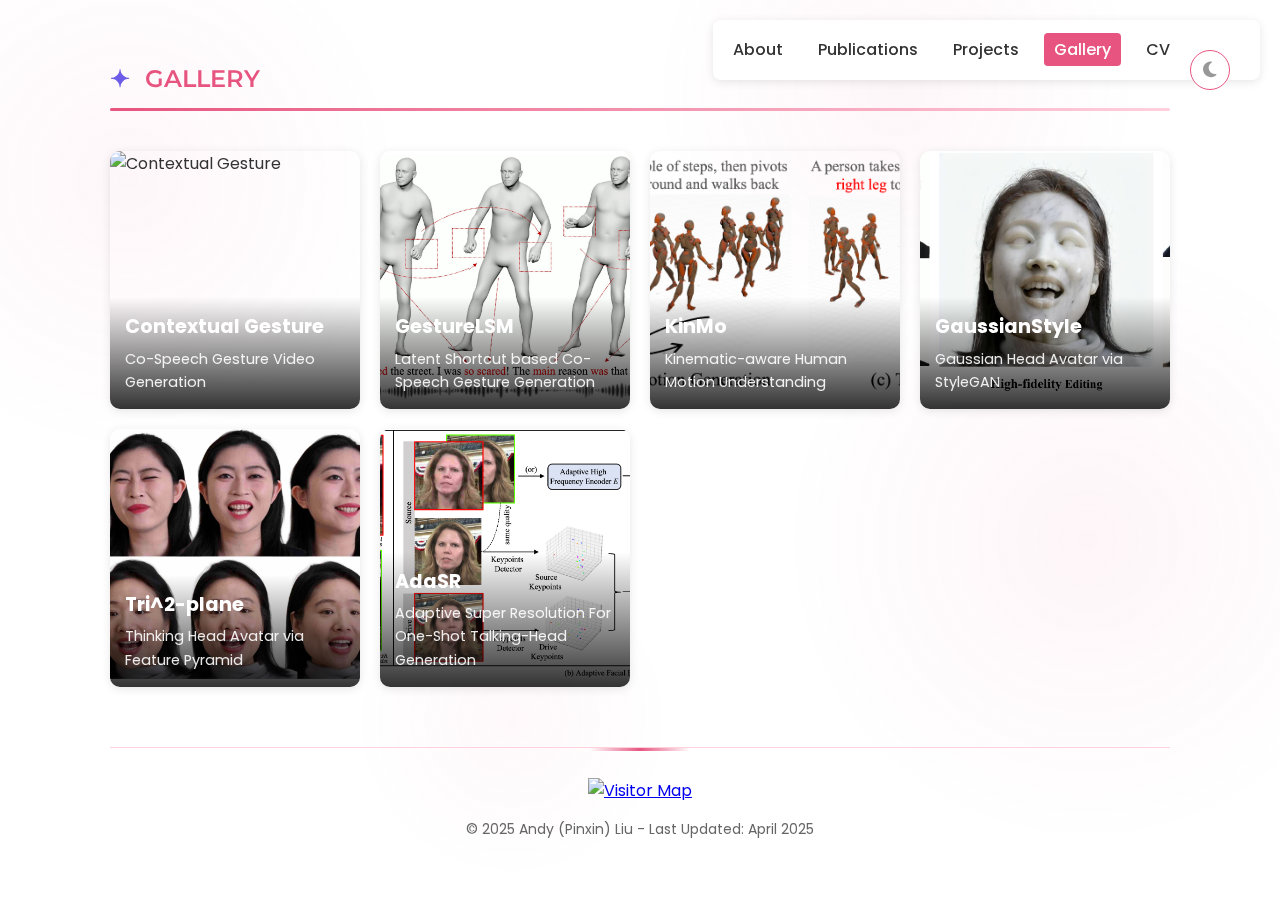
==== gallery.html @ a969c9ee "modify the home page" ====
<!DOCTYPE html>
<html xmlns="http://www.w3.org/1999/xhtml" xml:lang="en">
<head>
    <!-- Global site tag (gtag.js) - Google Analytics -->
    <script async src="https://www.googletagmanager.com/gtag/js?id=UA-122759872-1"></script>
    <script>
        window.dataLayer = window.dataLayer || [];
        function gtag(){dataLayer.push(arguments);}
        gtag('js', new Date());
        
        gtag('config', 'UA-122759872-1');
    </script>
    
    <meta http-equiv="Content-Type" content="text/html; charset=UTF-8">
    <meta name="viewport" content="width=device-width, initial-scale=1.0">
    <link rel="shortcut icon" HREF="index/favicon.ico">
    <title>Pinxin Liu - Gallery</title>
    <link href="https://fonts.googleapis.com/css2?family=Montserrat:wght@300;400;500;600;700&family=Open+Sans:wght@300;400;600&family=Dawning+of+a+New+Day&family=Poppins:wght@300;400;500;600;700&display=swap" rel="stylesheet">
    <link rel="stylesheet" href="https://cdnjs.cloudflare.com/ajax/libs/font-awesome/6.4.0/css/all.min.css">
    
    <link rel="preload" href="main.css" as="style" onload="this.onload=null;this.rel='stylesheet'">
    <noscript><link rel="stylesheet" href="main.css"></noscript>
</head>

<body>
    <!-- Loading Animation -->
    <div class="loader">
        <div class="loader-circle"></div>
    </div>
    
    <!-- Navigation Menu -->
    <nav class="main-nav">
        <ul>
            <li><a href="index.html">About</a></li>
            <li><a href="publications.html">Publications</a></li>
            <li><a href="projects.html">Projects</a></li>
            <li><a href="gallery.html" class="active">Gallery</a></li>
            <li><a href="cv.html">CV</a></li>
            <li class="theme-toggle-container">
                <div class="theme-toggle" id="themeToggle">
                    <div class="toggle-icon sun-icon"><i class="fas fa-sun"></i></div>
                    <div class="toggle-icon moon-icon"><i class="fas fa-moon"></i></div>
                </div>
            </li>
        </ul>
    </nav>
    
    <!-- Back to Top Button -->
    <div class="back-to-top" id="backToTop">
        <i class="fas fa-arrow-up"></i>
    </div>
    
    <div id="main">
        <!-- Gallery Section -->
        <section id="gallery" class="section active">
            <span class="category">GALLERY</span>
            <hr class="line">
            <div class="gallery-grid">
                <div class="gallery-item">
                    <img src="./research/contextural-gesture-teaser.png" alt="Contextual Gesture">
                    <div class="gallery-caption">
                        <h3>Contextual Gesture</h3>
                        <p>Co-Speech Gesture Video Generation</p>
                    </div>
                </div>

                <div class="gallery-item">
                    <img src="./research/gesturelsm-teaser.jpg" alt="GestureLSM">
                    <div class="gallery-caption">
                        <h3>GestureLSM</h3>
                        <p>Latent Shortcut based Co-Speech Gesture Generation</p>
                    </div>
                </div>

                <div class="gallery-item">
                    <img src="./research/kinmo_teaser.png" alt="KinMo">
                    <div class="gallery-caption">
                        <h3>KinMo</h3>
                        <p>Kinematic-aware Human Motion Understanding</p>
                    </div>
                </div>

                <div class="gallery-item">
                    <img src="./research/3dv-teaser.jpg" alt="GaussianStyle">
                    <div class="gallery-caption">
                        <h3>GaussianStyle</h3>
                        <p>Gaussian Head Avatar via StyleGAN</p>
                    </div>
                </div>

                <div class="gallery-item">
                    <img src="./research/tri-plane_teaser.jpeg" alt="Tri^2-plane">
                    <div class="gallery-caption">
                        <h3>Tri^2-plane</h3>
                        <p>Thinking Head Avatar via Feature Pyramid</p>
                    </div>
                </div>

                <div class="gallery-item">
                    <img src="./research/pipeline_icassp.png" alt="AdaSR">
                    <div class="gallery-caption">
                        <h3>AdaSR</h3>
                        <p>Adaptive Super Resolution For One-Shot Talking-Head Generation</p>
                    </div>
                </div>
            </div>
        </section>

        <div class="footer">
            <a href="https://clustrmaps.com/site/1byfb" title="Visit tracker">
                <img src="//www.clustrmaps.com/map_v2.png?d=Ag-DLUyxYprkvEFDlsL7QoXf2fUFQ41ogt-7CsEBSto&cl=ffffff" alt="Visitor Map" />
            </a>
            <p style="margin-top: 15px; font-size: 14px; color: var(--text-light);">© 2025 Andy (Pinxin) Liu - Last Updated: April 2025</p>
        </div>
    </div>
    
    <script src="theme.js"></script>
    <script src="back-to-top.js"></script>
</body>
</html>
---- main.css ----
:root {
    --primary-color: #e75480; /* Pink-red color */
    --primary-light: #ffd1dc; /* Light pink */
    --primary-dark: #c43b68; /* Darker pink-red */
    --text-color: #333;
    --text-light: #666;
    --bg-color: #fff;
    --section-bg: #f9f0f2; /* Very light pink background */
    --border-color: #e75480;
    --card-shadow: 0 10px 20px rgba(231, 84, 128, 0.1);
    --accent-color: #6c5ce7; /* Purple accent */
    --card-bg: #fff;
}

* {
    margin: 0;
    padding: 0;
    box-sizing: border-box;
}

body {
    font-family: 'Poppins', 'Open Sans', sans-serif;
    line-height: 1.6;
    color: var(--text-color);
    background-color: var(--bg-color);
    background: var(--bg-color);
    position: relative;
    overflow-x: hidden;
}

/* Add this rule after the body rule */
body::before {
    content: '';
    position: fixed;
    width: 100%;
    height: 100%;
    top: 0;
    left: 0;
    background-image: 
        radial-gradient(circle at 10% 20%, rgba(231, 84, 128, 0.05) 0%, transparent 20%),
        radial-gradient(circle at 85% 60%, rgba(231, 84, 128, 0.06) 0%, transparent 25%),
        radial-gradient(circle at 40% 80%, rgba(231, 84, 128, 0.04) 0%, transparent 15%),
        radial-gradient(circle at 70% 10%, rgba(231, 84, 128, 0.05) 0%, transparent 20%);
    z-index: -1;
    pointer-events: none;
    animation: floatingBackground 30s ease-in-out infinite alternate;
}

/* Add this keyframe animation after the body::before rule */
@keyframes floatingBackground {
    0% { background-position: 0% 0%; }
    100% { background-position: 100% 100%; }
}

#main {
    max-width: 1100px;
    margin: 0 auto;
    padding: 20px;
}

.name-container {
    position: relative;
    margin: 40px 0;
    text-align: center;
}

.name {
    font-family: 'Montserrat', sans-serif;
    font-size: 48px;
    font-weight: 700;
    text-align: center;
    color: var(--primary-color);
    margin: 20px 0;
    letter-spacing: 1px;
    position: relative;
    display: inline-block;
}

.name::after {
    content: "";
    position: absolute;
    bottom: -8px;
    left: 0;
    width: 100%;
    height: 4px;
    background: linear-gradient(to right, var(--primary-light), var(--primary-color), var(--primary-light));
    border-radius: 2px;
}

.name-decoration {
    position: absolute;
    font-size: 24px;
    opacity: 0.5;
    color: var(--primary-color);
    animation: float 3s ease-in-out infinite;
}

.decoration-1 {
    top: -15px;
    left: 20%;
    animation-delay: 0.3s;
    transform: rotate(-15deg);
}

.decoration-2 {
    top: 10px;
    right: 20%;
    animation-delay: 0.6s;
    transform: rotate(15deg);
}

.decoration-3 {
    bottom: -15px;
    left: 30%;
    animation-delay: 0.9s;
    transform: rotate(10deg);
}

.decoration-4 {
    bottom: 5px;
    right: 30%;
    animation-delay: 1.2s;
    transform: rotate(-10deg);
}

@keyframes float {
    0%, 100% { transform: translateY(0) rotate(var(--rotation, 0deg)); }
    50% { transform: translateY(-10px) rotate(var(--rotation, 0deg)); }
}

.category {
    font-family: 'Montserrat', sans-serif;
    font-size: 24px;
    font-weight: 600;
    color: var(--primary-color);
    margin: 40px 0 10px;
    display: flex;
    align-items: center;
    position: relative;
    transition: all 0.3s ease;
}

.category::before {
    content: "✦";
    margin-right: 15px;
    color: var(--accent-color);
    transition: transform 0.3s ease, color 0.3s ease;
}

.category:hover::before {
    transform: rotate(30deg) scale(1.2);
    color: var(--primary-color);
}

.category::after {
    content: "";
    position: absolute;
    bottom: -5px;
    left: 0;
    width: 0;
    height: 2px;
    background: linear-gradient(to right, var(--primary-color), transparent);
    transition: width 0.5s ease;
}

.category:hover::after {
    width: 100%;
}

.line {
    border: none;
    height: 3px;
    background: linear-gradient(to right, var(--primary-color), var(--primary-light));
    margin-bottom: 20px;
    border-radius: 3px;
}

.quote {
    font-family: 'Dawning of a New Day', cursive;
    font-weight: bold;
    font-size: 30px;
    color: var(--primary-color);
    text-align: center;
    margin: 30px 0;
    position: relative;
    padding: 20px;
}

.quote::before, .quote::after {
    content: '"';
    font-size: 60px;
    color: var(--primary-light);
    position: absolute;
    opacity: 0.6;
}

.quote::before {
    top: -10px;
    left: 0;
}

.quote::after {
    bottom: -20px;
    right: 0;
}

/* Profile section */
        /* This file contains all the non-critical CSS that can be loaded after initial render */

/* Profile Section */
.profile-container {
    display: flex;
    align-items: flex-start;
    margin: 20px 0 40px;
    background-color: var(--section-bg);
    border-radius: 12px;
    padding: 30px;
    box-shadow: var(--card-shadow);
    position: relative;
    overflow: hidden;
}

.profile-container::before {
    content: "";
    position: absolute;
    top: 0;
    right: 0;
    width: 150px;
    height: 150px;
    background: linear-gradient(135deg, var(--primary-light), transparent 70%);
    border-radius: 0 0 0 100%;
    opacity: 0.5;
}

.profile-container::after {
    content: "";
    position: absolute;
    bottom: 0;
    left: 0;
    width: 100px;
    height: 100px;
    background: linear-gradient(45deg, var(--primary-light), transparent 70%);
    border-radius: 0 100% 0 0;
    opacity: 0.3;
}

.slideshow-container {
    position: relative;
    width: 250px;
    height: 250px;
    border-radius: 50%;
    overflow: hidden;
    margin-right: 40px;
    box-shadow: 0 5px 15px rgba(231, 84, 128, 0.3);
    border: 4px solid white;
    z-index: 1;
}

.slide {
    display: none;
    position: absolute;
    top: 0;
    left: 0;
    width: 100%;
    height: 100%;
}

.slide img {
    width: 100%;
    height: 100%;
    object-fit: cover;
    transition: transform 0.5s ease;
}

.slide:hover img {
    transform: scale(1.05);
}

.fade {
    animation-name: fade;
    animation-duration: 1.5s;
}

@keyframes fade {
    from {opacity: .4} 
    to {opacity: 1}
}

.bio-content {
    flex: 1;
    position: relative;
    z-index: 1;
}

.bio_format {
    text-align: left;
    line-height: 1.8;
    font-size: 16px;
}

.bio_format p {
    margin-bottom: 15px;
    position: relative;
    padding-left: 5px;
}

.bio_format p:first-child {
    font-size: 24px;
    font-weight: 600;
    margin-bottom: 20px;
    color: var(--primary-dark);
}

.highlight {
    background: linear-gradient(to bottom, transparent 60%, var(--primary-light) 60%);
    padding: 0 4px;
    border-radius: 3px;
}

.bio_format a {
    color: var(--primary-dark);
    text-decoration: none;
    font-weight: 600;
    transition: all 0.3s ease;
    position: relative;
}

.bio_format a::after {
    content: "";
    position: absolute;
    bottom: -2px;
    left: 0;
    width: 0;
    height: 2px;
    background-color: var(--primary-color);
    transition: width 0.3s ease;
}

.bio_format a:hover {
    color: var(--primary-color);
}

.bio_format a:hover::after {
    width: 100%;
}

.social-links {
    margin-top: 20px;
    display: flex;
    align-items: center;
    flex-wrap: wrap;
}

.social-links span {
    margin-right: 15px;
    font-weight: 500;
}

.social-links a {
    margin-right: 15px;
    transition: all 0.3s ease;
    display: inline-flex;
    justify-content: center;
    align-items: center;
    width: 40px;
    height: 40px;
    border-radius: 50%;
    background-color: #fff;
    box-shadow: 0 3px 8px rgba(0, 0, 0, 0.1);
}

.social-links a:hover {
    transform: translateY(-3px);
    box-shadow: 0 5px 12px rgba(231, 84, 128, 0.2);
}

.social-links a img {
    width: 22px;
    height: 22px;
}

/* Quote styling */
.quote::before, .quote::after {
    content: '"';
    font-size: 60px;
    color: var(--primary-light);
    position: absolute;
    opacity: 0.6;
}

.quote::before {
    top: -10px;
    left: 0;
}

.quote::after {
    bottom: -20px;
    right: 0;
}

/* Enhanced Category styling */
.category:hover::before {
    transform: rotate(30deg) scale(1.2);
    color: var(--primary-color);
}

.category::after {
    content: "";
    position: absolute;
    bottom: -5px;
    left: 0;
    width: 0;
    height: 2px;
    background: linear-gradient(to right, var(--primary-color), transparent);
    transition: width 0.5s ease;
}

.category:hover::after {
    width: 100%;
}

/* Research Interests Visual */
.research-interests {
    display: flex;
    flex-wrap: wrap;
    gap: 20px;
    margin: 30px 0;
    justify-content: center;
}

.research-card {
    background-color: #fff;
    border-radius: 15px;
    padding: 25px;
    width: 220px;
    text-align: center;
    box-shadow: 0 5px 15px rgba(0, 0, 0, 0.05);
    transition: all 0.4s cubic-bezier(0.175, 0.885, 0.32, 1.275);
    border: 1px solid var(--primary-light);
    position: relative;
    overflow: hidden;
    z-index: 1;
}

.research-card::before {
    content: '';
    position: absolute;
    top: 0;
    left: 0;
    width: 100%;
    height: 100%;
    background: linear-gradient(135deg, var(--primary-light) 0%, transparent 100%);
    opacity: 0;
    z-index: -1;
    transition: opacity 0.4s ease;
}

.research-card:hover {
    transform: translateY(-10px) scale(1.03);
    box-shadow: 0 15px 30px rgba(231, 84, 128, 0.15);
}

.research-card:hover::before {
    opacity: 0.6;
}

.research-icon {
    font-size: 45px;
    margin-bottom: 20px;
    color: var(--primary-color);
    transition: all 0.4s ease;
}

.research-card:hover .research-icon {
    transform: scale(1.2);
    color: var(--primary-dark);
}

.research-title {
    font-weight: 600;
    margin-bottom: 12px;
    color: var(--text-color);
    font-size: 18px;
    transition: color 0.3s ease;
}

.research-card:hover .research-title {
    color: var(--primary-dark);
}

/* Timeline Section */
.timeline {
    position: relative;
    margin: 60px 0;
    padding: 20px 0;
}

.timeline::before {
    content: '';
    position: absolute;
    width: 4px;
    background: linear-gradient(to bottom, var(--primary-light), var(--primary-color));
    top: 0;
    bottom: 0;
    left: 50%;
    margin-left: -2px;
    border-radius: 4px;
    box-shadow: 0 0 10px rgba(231, 84, 128, 0.3);
}

.timeline-container {
    padding: 10px 40px;
    position: relative;
    width: 50%;
    left: 0;
    opacity: 0;
    transform: translateX(-50px);
    transition: all 0.6s ease;
}

.timeline-container.right {
    left: 50%;
    transform: translateX(50px);
}

.timeline-container.show {
    opacity: 1;
    transform: translateX(0);
}

.timeline-container::after {
    content: '';
    position: absolute;
    width: 24px;
    height: 24px;
    right: -12px;
    background-color: white;
    border: 4px solid var(--primary-color);
    border-radius: 50%;
    z-index: 1;
    top: 15px;
    box-shadow: 0 0 10px rgba(231, 84, 128, 0.4);
    transition: all 0.3s ease;
}

.timeline-container:hover::after {
    transform: scale(1.2);
    background-color: var(--primary-light);
}

.timeline-container.right::after {
    left: -12px;
}

.timeline-content {
    padding: 20px;
    background-color: #fff;
    position: relative;
    border-radius: 8px;
    box-shadow: 0 3px 15px rgba(0, 0, 0, 0.1);
    transition: all 0.3s ease;
    overflow: hidden;
}

.timeline-content::before {
    content: '';
    position: absolute;
    top: 0;
    left: 0;
    width: 100%;
    height: 3px;
    background: linear-gradient(to right, var(--primary-color), var(--primary-light));
    opacity: 0;
    transition: opacity 0.3s ease;
}

.timeline-container:hover .timeline-content {
    transform: translateY(-5px);
    box-shadow: 0 8px 25px rgba(231, 84, 128, 0.15);
}

.timeline-container:hover .timeline-content::before {
    opacity: 1;
}

.timeline-year {
    font-weight: 700;
    color: var(--primary-color);
    margin-bottom: 8px;
    font-size: 20px;
}

.timeline-text {
    margin: 0;
    position: relative;
    padding-left: 5px;
}

/* News section */
.news-container {
    border: 2px solid var(--primary-light);
    border-radius: 10px;
    height: 200px;
    overflow-y: auto;
    padding: 0 15px;
    background-color: var(--section-bg);
    box-shadow: inset 0 0 5px rgba(0, 0, 0, 0.1);
    position: relative;
}

.news-container::-webkit-scrollbar {
    width: 8px;
}

.news-container::-webkit-scrollbar-track {
    background: var(--primary-light);
    border-radius: 10px;
}

.news-container::-webkit-scrollbar-thumb {
    background: var(--primary-color);
    border-radius: 10px;
}

.news-container::before {
    content: "📰";
    position: absolute;
    top: 10px;
    right: 10px;
    font-size: 24px;
    opacity: 0.3;
    z-index: 0;
}

.item_content {
    list-style-type: none;
    padding: 15px 0;
    position: relative;
    z-index: 1;
}

.item_content li {
    padding: 10px 0;
    border-bottom: 1px dashed var(--primary-light);
    position: relative;
    transition: transform 0.3s ease;
}

.item_content li:hover {
    transform: translateX(5px);
}

.item_content li:last-child {
    border-bottom: none;
}

.item_content li:before {
    content: "•";
    color: var(--primary-color);
    font-weight: bold;
    margin-right: 10px;
}

.news-item-date {
    color: var(--primary-dark);
    font-weight: 600;
}

/* Papers section */
.papers-list {
    list-style: none;
    padding: 0;
    margin: 0;
}

.item_format {
    display: flex;
    margin-bottom: 30px;
    padding: 20px;
    background: var(--card-bg);
    border-radius: 10px;
    box-shadow: 0 2px 10px rgba(0, 0, 0, 0.1);
    transition: transform 0.3s ease;
}

.item_format:hover {
    transform: translateY(-5px);
}

.img_format {
    width: 200px;
    height: 150px;
    object-fit: cover;
    border-radius: 5px;
    margin-right: 20px;
}

.title_format {
    flex: 1;
}

.title_format b {
    display: block;
    font-size: 1.2em;
    margin-bottom: 10px;
    color: var(--primary-color);
}

.author_format {
    display: block;
    margin-bottom: 5px;
    font-size: 0.9em;
}

.venue_format {
    display: block;
    margin-bottom: 10px;
    font-size: 0.9em;
}

.link_format {
    margin-top: 10px;
}

.link_format a {
    color: var(--primary-color);
    text-decoration: none;
    margin-right: 10px;
}

.link_format a:hover {
    text-decoration: underline;
}

/* Teaching and other sections */
.teaching-section, .reviewing-section, .acknowledgements-section {
    margin-bottom: 30px;
    padding: 20px;
    background-color: var(--section-bg);
    border-radius: 10px;
    box-shadow: 0 3px 8px rgba(0, 0, 0, 0.05);
    transition: all 0.3s ease;
    position: relative;
    overflow: hidden;
}

.teaching-section:hover, .reviewing-section:hover {
    box-shadow: 0 6px 15px rgba(231, 84, 128, 0.15);
    transform: translateY(-3px);
}

.teaching-section::before {
    content: "🎓";
    position: absolute;
    top: 10px;
    right: 20px;
    font-size: 30px;
    opacity: 0.15;
}

.reviewing-section::before {
    content: "👁️";
    position: absolute;
    top: 10px;
    right: 20px;
    font-size: 30px;
    opacity: 0.15;
}

/* Skills Section */
.skills-container {
    display: flex;
    flex-direction: column;
    gap: 20px;
    margin: 30px 0;
}

.skills-category {
    margin-bottom: 10px;
}

.skills-category-title {
    font-size: 16px;
    font-weight: 600;
    color: var(--primary-dark);
    margin-bottom: 10px;
    display: inline-block;
    position: relative;
}

.skills-category-title::after {
    content: "";
    position: absolute;
    bottom: -3px;
    left: 0;
    width: 100%;
    height: 2px;
    background: linear-gradient(to right, var(--primary-color), transparent);
}

.skills-group {
    display: flex;
    flex-wrap: wrap;
    gap: 12px;
}

.skill-tag {
    background-color: #fff;
    color: var(--primary-dark);
    padding: 8px 16px;
    border-radius: 20px;
    font-size: 14px;
    font-weight: 500;
    box-shadow: 0 3px 8px rgba(0, 0, 0, 0.05);
    border: 1px solid var(--primary-light);
    transition: all 0.4s cubic-bezier(0.175, 0.885, 0.32, 1.275);
    position: relative;
    overflow: hidden;
    z-index: 1;
}

.skill-tag::before {
    content: "";
    position: absolute;
    top: 0;
    left: 0;
    width: 100%;
    height: 100%;
    background: linear-gradient(45deg, var(--primary-light), transparent);
    opacity: 0;
    z-index: -1;
    transition: opacity 0.3s ease;
}

.skill-tag:hover {
    transform: translateY(-5px) scale(1.05);
    box-shadow: 0 8px 15px rgba(231, 84, 128, 0.2);
}

.skill-tag:hover::before {
    opacity: 1;
}

/* Footer */
.footer {
    margin-top: 40px;
    text-align: center;
    padding: 30px 0;
    border-top: 1px solid var(--primary-light);
    position: relative;
}

.footer::before {
    content: "";
    position: absolute;
    top: 0;
    left: 50%;
    transform: translateX(-50%);
    width: 100px;
    height: 3px;
    background: linear-gradient(to right, transparent, var(--primary-color), transparent);
}

.back-to-top {
    position: fixed;
    bottom: 30px;
    right: 30px;
    width: 50px;
    height: 50px;
    background-color: var(--primary-color);
    color: white;
    border-radius: 50%;
    display: flex;
    justify-content: center;
    align-items: center;
    cursor: pointer;
    box-shadow: 0 3px 10px rgba(0, 0, 0, 0.2);
    opacity: 0;
    transition: all 0.3s ease;
    z-index: 100;
}

.back-to-top.visible {
    opacity: 1;
}

.back-to-top:hover {
    transform: translateY(-5px);
}

/* Dark mode toggle */
.theme-toggle {
    position: fixed;
    top: 20px;
    right: 20px;
    width: 50px;
    height: 25px;
    background-color: var(--text-light);
    border-radius: 25px;
    cursor: pointer;
    transition: all 0.3s ease;
    z-index: 100;
    display: flex;
    align-items: center;
    justify-content: space-between;
    padding: 0 5px;
}

.toggle-icon {
    color: white;
    font-size: 14px;
    z-index: 2;
    position: relative;
}

.sun-icon {
    color: #f9d71c;
}

.moon-icon {
    color: #e0e0e0;
}

.theme-toggle::before {
    content: "";
    position: absolute;
    width: 21px;
    height: 21px;
    background-color: #fff;
    border-radius: 50%;
    top: 2px;
    left: 2px;
    transition: all 0.3s ease;
    z-index: 1;
}

body.dark-mode .theme-toggle::before {
    transform: translateX(25px);
}

body.dark-mode .theme-toggle {
    background-color: var(--primary-color);
}

/* Icon visibility based on mode */
body.dark-mode .sun-icon {
    opacity: 0.5;
}

body:not(.dark-mode) .moon-icon {
    opacity: 0.5;
}

/* Apply dark mode styles based on data-theme attribute */
[data-theme="dark"] {
    --bg-color: #121212;
    --section-bg: #1e1e1e;
    --text-color: #e0e0e0;
    --text-light: #b0b0b0;
    --primary-color: #ff7aa2; /* Brighter pink for dark mode */
    --primary-light: #ff9db9; /* Lighter pink for dark mode */
    --primary-dark: #e75480; /* Keep your standard pink-red as the dark variant */
    --border-color: #ff7aa2;
    --card-shadow: 0 10px 20px rgba(255, 122, 162, 0.2);
    --accent-color: #9d8aff; /* Adjusted purple accent for dark mode */
    --card-bg: #1e1e1e;
}

[data-theme="dark"] body {
    background-color: var(--bg-color);
    background: var(--bg-color);
}

[data-theme="dark"] body::before {
    background-image: 
        radial-gradient(circle at 10% 20%, rgba(255, 122, 162, 0.07) 0%, transparent 20%),
        radial-gradient(circle at 85% 60%, rgba(255, 122, 162, 0.08) 0%, transparent 25%),
        radial-gradient(circle at 40% 80%, rgba(255, 122, 162, 0.06) 0%, transparent 15%),
        radial-gradient(circle at 70% 10%, rgba(255, 122, 162, 0.07) 0%, transparent 20%);
}

[data-theme="dark"] .highlight {
    background: linear-gradient(to bottom, transparent 60%, rgba(255, 122, 162, 0.3) 60%);
    color: var(--text-color);
    padding: 0 4px;
    border-radius: 3px;
}

[data-theme="dark"] .item_format, 
[data-theme="dark"] .research-card, 
[data-theme="dark"] .timeline-content,
[data-theme="dark"] .teaching-section, 
[data-theme="dark"] .reviewing-section,
[data-theme="dark"] .project-card,
[data-theme="dark"] .gallery-item,
[data-theme="dark"] .cv-section,
[data-theme="dark"] .cv-item {
    background-color: #252525;
    border: 1px solid #333;
}

[data-theme="dark"] .news-container {
    border-color: #ff7aa2;
    background-color: #1e1e1e;
}

[data-theme="dark"] .img_format {
    border-color: #ff7aa2;
}

[data-theme="dark"] .link_format a {
    background-color: #2a2a2a;
    border-color: #ff7aa2;
}

[data-theme="dark"] .link_format a:hover {
    background-color: #ff7aa2;
}

/* Additional dark mode styles for other elements */
[data-theme="dark"] .project-card,
.dark-mode .project-card {
    background-color: #252525;
    border: 1px solid #333;
}

[data-theme="dark"] .gallery-item,
.dark-mode .gallery-item {
    background-color: #252525;
    border: 1px solid #333;
}

[data-theme="dark"] .cv-section,
.dark-mode .cv-section {
    background-color: #252525;
    border: 1px solid #333;
}

[data-theme="dark"] .cv-item,
.dark-mode .cv-item {
    background-color: #252525;
    border: 1px solid #333;
}

[data-theme="dark"] .skill-tag,
.dark-mode .skill-tag {
    background-color: #252525;
    border: 1px solid #333;
    color: var(--text-color);
}

[data-theme="dark"] .footer,
.dark-mode .footer {
    border-top-color: #333;
}

[data-theme="dark"] .main-nav,
.dark-mode .main-nav {
    background-color: #252525;
    border: 1px solid #333;
}

[data-theme="dark"] .back-to-top,
.dark-mode .back-to-top {
    background-color: var(--primary-color);
}

/* Responsive design */
@media (max-width: 768px) {
    .profile-container {
        flex-direction: column;
        align-items: center;
    }
    
    .slideshow-container {
        margin-right: 0;
        margin-bottom: 20px;
        width: 200px;
        height: 200px;
    }
    
    .item_format {
        flex-direction: column;
        align-items: center;
    }
    
    .img_format {
        margin-right: 0;
        margin-bottom: 15px;
        width: 100%;
        height: auto;
        max-height: 220px;
    }
    
    .timeline::before {
        left: 31px;
    }
    
    .timeline-container {
        width: 100%;
        padding-left: 70px;
        padding-right: 25px;
        left: 0;
    }
    
    .timeline-container.right {
        left: 0;
    }
    
    .timeline-container::after, .timeline-container.right::after {
        left: 21px;
    }
}

/* Navigation Menu */
.main-nav {
    position: fixed;
    top: 20px;
    right: 20px;
    z-index: 1000;
    background: var(--card-bg);
    padding: 10px;
    border-radius: 8px;
    box-shadow: 0 2px 10px rgba(0, 0, 0, 0.1);
}

.main-nav ul {
    list-style: none;
    margin: 0;
    padding: 0;
    display: flex;
    gap: 15px;
    align-items: center;
}

.main-nav a {
    color: var(--text-color);
    text-decoration: none;
    font-size: 16px;
    font-weight: 500;
    padding: 5px 10px;
    border-radius: 4px;
    transition: all 0.3s ease;
}

.main-nav a:hover {
    background: var(--primary-color);
    color: white;
}

.main-nav a.active {
    background: var(--primary-color);
    color: white;
}

/* Theme Toggle in Navigation */
.theme-toggle-container {
    margin-left: 15px;
}

.theme-toggle {
    cursor: pointer;
    width: 40px;
    height: 40px;
    border-radius: 50%;
    display: flex;
    align-items: center;
    justify-content: center;
    background: var(--bg-color);
    border: 1px solid var(--border-color);
    transition: all 0.3s ease;
    position: relative;
    overflow: hidden;
}

.theme-toggle:hover {
    background: var(--primary-color);
}

.theme-toggle:hover .toggle-icon {
    color: white;
}

.toggle-icon {
    font-size: 18px;
    color: var(--text-color);
    transition: all 0.3s ease;
    position: relative;
    z-index: 2;
}

/* Icon visibility based on theme */
[data-theme="light"] .sun-icon {
    display: none;
}

[data-theme="light"] .moon-icon {
    display: block;
}

[data-theme="dark"] .sun-icon {
    display: block;
}

[data-theme="dark"] .moon-icon {
    display: none;
}

/* Theme toggle colors */
[data-theme="light"] .theme-toggle {
    background-color: var(--bg-color);
}

[data-theme="dark"] .theme-toggle {
    background-color: var(--primary-color);
}

/* Ensure theme toggle is visible in navigation */
.main-nav .theme-toggle-container {
    display: flex;
    align-items: center;
}

/* Remove any conflicting styles */
.theme-toggle::before {
    display: none;
}

.theme-toggle:not(.main-nav .theme-toggle) {
    display: none;
}

/* Sections */
.section {
    display: none;
    opacity: 0;
    transition: opacity 0.3s ease;
}

.section.active {
    display: block;
    opacity: 1;
}

/* Projects Section */
.projects-container {
    display: grid;
    grid-template-columns: repeat(auto-fit, minmax(300px, 1fr));
    gap: 20px;
    padding: 20px;
}

/* Gallery Section */
.gallery-container {
    display: grid;
    grid-template-columns: repeat(auto-fit, minmax(250px, 1fr));
    gap: 20px;
    padding: 20px;
}

/* CV Section */
.cv-container {
    max-width: 800px;
    margin: 0 auto;
    padding: 20px;
}

/* Projects Section Styles */
.projects-grid {
    display: grid;
    grid-template-columns: repeat(auto-fit, minmax(300px, 1fr));
    gap: 30px;
    padding: 20px 0;
}

.project-card {
    background: var(--card-bg);
    border-radius: 10px;
    overflow: hidden;
    box-shadow: 0 2px 10px rgba(0, 0, 0, 0.1);
    transition: transform 0.3s ease;
}

.project-card:hover {
    transform: translateY(-5px);
}

.project-card img {
    width: 100%;
    height: 200px;
    object-fit: cover;
}

.project-card h3 {
    padding: 15px;
    margin: 0;
    color: var(--primary-color);
}

.project-card p {
    padding: 0 15px 15px;
    margin: 0;
    color: var(--text-light);
}

.project-links {
    padding: 15px;
    border-top: 1px solid var(--border-color);
}

.project-links a {
    color: var(--primary-color);
    text-decoration: none;
    margin-right: 15px;
}

.project-links a:hover {
    text-decoration: underline;
}

/* Gallery Section Styles */
.gallery-grid {
    display: grid;
    grid-template-columns: repeat(auto-fit, minmax(250px, 1fr));
    gap: 20px;
    padding: 20px 0;
}

.gallery-item {
    position: relative;
    border-radius: 10px;
    overflow: hidden;
    box-shadow: 0 2px 10px rgba(0, 0, 0, 0.1);
}

.gallery-item img {
    width: 100%;
    height: 250px;
    object-fit: cover;
    transition: transform 0.3s ease;
}

.gallery-item:hover img {
    transform: scale(1.05);
}

.gallery-caption {
    position: absolute;
    bottom: 0;
    left: 0;
    right: 0;
    padding: 15px;
    background: linear-gradient(transparent, rgba(0, 0, 0, 0.8));
    color: white;
}

.gallery-caption h3 {
    margin: 0 0 5px 0;
    font-size: 1.2em;
}

.gallery-caption p {
    margin: 0;
    font-size: 0.9em;
    opacity: 0.9;
}

/* CV Section Styles */
.cv-content {
    max-width: 800px;
    margin: 0 auto;
    padding: 20px;
}

.cv-section {
    margin-bottom: 40px;
}

.cv-section h2 {
    color: var(--primary-color);
    margin-bottom: 20px;
    padding-bottom: 10px;
    border-bottom: 2px solid var(--primary-color);
}

.cv-item {
    display: flex;
    margin-bottom: 25px;
}

.cv-date {
    width: 150px;
    font-weight: 600;
    color: var(--primary-color);
}

.cv-details {
    flex: 1;
}

.cv-details h3 {
    margin: 0 0 5px 0;
    color: var(--text-color);
}

.cv-details p {
    margin: 0 0 5px 0;
    color: var(--text-light);
}

.cv-details ul {
    margin: 5px 0;
    padding-left: 20px;
}

.cv-details li {
    color: var(--text-light);
    margin-bottom: 3px;
}

/* Responsive Styles */
@media (max-width: 768px) {
    .item_format {
        flex-direction: column;
    }

    .img_format {
        width: 100%;
        height: 200px;
        margin-right: 0;
        margin-bottom: 15px;
    }

    .cv-item {
        flex-direction: column;
    }

    .cv-date {
        width: 100%;
        margin-bottom: 10px;
    }
}
---- main.css ----
:root {
    --primary-color: #e75480; /* Pink-red color */
    --primary-light: #ffd1dc; /* Light pink */
    --primary-dark: #c43b68; /* Darker pink-red */
    --text-color: #333;
    --text-light: #666;
    --bg-color: #fff;
    --section-bg: #f9f0f2; /* Very light pink background */
    --border-color: #e75480;
    --card-shadow: 0 10px 20px rgba(231, 84, 128, 0.1);
    --accent-color: #6c5ce7; /* Purple accent */
    --card-bg: #fff;
}

* {
    margin: 0;
    padding: 0;
    box-sizing: border-box;
}

body {
    font-family: 'Poppins', 'Open Sans', sans-serif;
    line-height: 1.6;
    color: var(--text-color);
    background-color: var(--bg-color);
    background: var(--bg-color);
    position: relative;
    overflow-x: hidden;
}

/* Add this rule after the body rule */
body::before {
    content: '';
    position: fixed;
    width: 100%;
    height: 100%;
    top: 0;
    left: 0;
    background-image: 
        radial-gradient(circle at 10% 20%, rgba(231, 84, 128, 0.05) 0%, transparent 20%),
        radial-gradient(circle at 85% 60%, rgba(231, 84, 128, 0.06) 0%, transparent 25%),
        radial-gradient(circle at 40% 80%, rgba(231, 84, 128, 0.04) 0%, transparent 15%),
        radial-gradient(circle at 70% 10%, rgba(231, 84, 128, 0.05) 0%, transparent 20%);
    z-index: -1;
    pointer-events: none;
    animation: floatingBackground 30s ease-in-out infinite alternate;
}

/* Add this keyframe animation after the body::before rule */
@keyframes floatingBackground {
    0% { background-position: 0% 0%; }
    100% { background-position: 100% 100%; }
}

#main {
    max-width: 1100px;
    margin: 0 auto;
    padding: 20px;
}

.name-container {
    position: relative;
    margin: 40px 0;
    text-align: center;
}

.name {
    font-family: 'Montserrat', sans-serif;
    font-size: 48px;
    font-weight: 700;
    text-align: center;
    color: var(--primary-color);
    margin: 20px 0;
    letter-spacing: 1px;
    position: relative;
    display: inline-block;
}

.name::after {
    content: "";
    position: absolute;
    bottom: -8px;
    left: 0;
    width: 100%;
    height: 4px;
    background: linear-gradient(to right, var(--primary-light), var(--primary-color), var(--primary-light));
    border-radius: 2px;
}

.name-decoration {
    position: absolute;
    font-size: 24px;
    opacity: 0.5;
    color: var(--primary-color);
    animation: float 3s ease-in-out infinite;
}

.decoration-1 {
    top: -15px;
    left: 20%;
    animation-delay: 0.3s;
    transform: rotate(-15deg);
}

.decoration-2 {
    top: 10px;
    right: 20%;
    animation-delay: 0.6s;
    transform: rotate(15deg);
}

.decoration-3 {
    bottom: -15px;
    left: 30%;
    animation-delay: 0.9s;
    transform: rotate(10deg);
}

.decoration-4 {
    bottom: 5px;
    right: 30%;
    animation-delay: 1.2s;
    transform: rotate(-10deg);
}

@keyframes float {
    0%, 100% { transform: translateY(0) rotate(var(--rotation, 0deg)); }
    50% { transform: translateY(-10px) rotate(var(--rotation, 0deg)); }
}

.category {
    font-family: 'Montserrat', sans-serif;
    font-size: 24px;
    font-weight: 600;
    color: var(--primary-color);
    margin: 40px 0 10px;
    display: flex;
    align-items: center;
    position: relative;
    transition: all 0.3s ease;
}

.category::before {
    content: "✦";
    margin-right: 15px;
    color: var(--accent-color);
    transition: transform 0.3s ease, color 0.3s ease;
}

.category:hover::before {
    transform: rotate(30deg) scale(1.2);
    color: var(--primary-color);
}

.category::after {
    content: "";
    position: absolute;
    bottom: -5px;
    left: 0;
    width: 0;
    height: 2px;
    background: linear-gradient(to right, var(--primary-color), transparent);
    transition: width 0.5s ease;
}

.category:hover::after {
    width: 100%;
}

.line {
    border: none;
    height: 3px;
    background: linear-gradient(to right, var(--primary-color), var(--primary-light));
    margin-bottom: 20px;
    border-radius: 3px;
}

.quote {
    font-family: 'Dawning of a New Day', cursive;
    font-weight: bold;
    font-size: 30px;
    color: var(--primary-color);
    text-align: center;
    margin: 30px 0;
    position: relative;
    padding: 20px;
}

.quote::before, .quote::after {
    content: '"';
    font-size: 60px;
    color: var(--primary-light);
    position: absolute;
    opacity: 0.6;
}

.quote::before {
    top: -10px;
    left: 0;
}

.quote::after {
    bottom: -20px;
    right: 0;
}

/* Profile section */
        /* This file contains all the non-critical CSS that can be loaded after initial render */

/* Profile Section */
.profile-container {
    display: flex;
    align-items: flex-start;
    margin: 20px 0 40px;
    background-color: var(--section-bg);
    border-radius: 12px;
    padding: 30px;
    box-shadow: var(--card-shadow);
    position: relative;
    overflow: hidden;
}

.profile-container::before {
    content: "";
    position: absolute;
    top: 0;
    right: 0;
    width: 150px;
    height: 150px;
    background: linear-gradient(135deg, var(--primary-light), transparent 70%);
    border-radius: 0 0 0 100%;
    opacity: 0.5;
}

.profile-container::after {
    content: "";
    position: absolute;
    bottom: 0;
    left: 0;
    width: 100px;
    height: 100px;
    background: linear-gradient(45deg, var(--primary-light), transparent 70%);
    border-radius: 0 100% 0 0;
    opacity: 0.3;
}

.slideshow-container {
    position: relative;
    width: 250px;
    height: 250px;
    border-radius: 50%;
    overflow: hidden;
    margin-right: 40px;
    box-shadow: 0 5px 15px rgba(231, 84, 128, 0.3);
    border: 4px solid white;
    z-index: 1;
}

.slide {
    display: none;
    position: absolute;
    top: 0;
    left: 0;
    width: 100%;
    height: 100%;
}

.slide img {
    width: 100%;
    height: 100%;
    object-fit: cover;
    transition: transform 0.5s ease;
}

.slide:hover img {
    transform: scale(1.05);
}

.fade {
    animation-name: fade;
    animation-duration: 1.5s;
}

@keyframes fade {
    from {opacity: .4} 
    to {opacity: 1}
}

.bio-content {
    flex: 1;
    position: relative;
    z-index: 1;
}

.bio_format {
    text-align: left;
    line-height: 1.8;
    font-size: 16px;
}

.bio_format p {
    margin-bottom: 15px;
    position: relative;
    padding-left: 5px;
}

.bio_format p:first-child {
    font-size: 24px;
    font-weight: 600;
    margin-bottom: 20px;
    color: var(--primary-dark);
}

.highlight {
    background: linear-gradient(to bottom, transparent 60%, var(--primary-light) 60%);
    padding: 0 4px;
    border-radius: 3px;
}

.bio_format a {
    color: var(--primary-dark);
    text-decoration: none;
    font-weight: 600;
    transition: all 0.3s ease;
    position: relative;
}

.bio_format a::after {
    content: "";
    position: absolute;
    bottom: -2px;
    left: 0;
    width: 0;
    height: 2px;
    background-color: var(--primary-color);
    transition: width 0.3s ease;
}

.bio_format a:hover {
    color: var(--primary-color);
}

.bio_format a:hover::after {
    width: 100%;
}

.social-links {
    margin-top: 20px;
    display: flex;
    align-items: center;
    flex-wrap: wrap;
}

.social-links span {
    margin-right: 15px;
    font-weight: 500;
}

.social-links a {
    margin-right: 15px;
    transition: all 0.3s ease;
    display: inline-flex;
    justify-content: center;
    align-items: center;
    width: 40px;
    height: 40px;
    border-radius: 50%;
    background-color: #fff;
    box-shadow: 0 3px 8px rgba(0, 0, 0, 0.1);
}

.social-links a:hover {
    transform: translateY(-3px);
    box-shadow: 0 5px 12px rgba(231, 84, 128, 0.2);
}

.social-links a img {
    width: 22px;
    height: 22px;
}

/* Quote styling */
.quote::before, .quote::after {
    content: '"';
    font-size: 60px;
    color: var(--primary-light);
    position: absolute;
    opacity: 0.6;
}

.quote::before {
    top: -10px;
    left: 0;
}

.quote::after {
    bottom: -20px;
    right: 0;
}

/* Enhanced Category styling */
.category:hover::before {
    transform: rotate(30deg) scale(1.2);
    color: var(--primary-color);
}

.category::after {
    content: "";
    position: absolute;
    bottom: -5px;
    left: 0;
    width: 0;
    height: 2px;
    background: linear-gradient(to right, var(--primary-color), transparent);
    transition: width 0.5s ease;
}

.category:hover::after {
    width: 100%;
}

/* Research Interests Visual */
.research-interests {
    display: flex;
    flex-wrap: wrap;
    gap: 20px;
    margin: 30px 0;
    justify-content: center;
}

.research-card {
    background-color: #fff;
    border-radius: 15px;
    padding: 25px;
    width: 220px;
    text-align: center;
    box-shadow: 0 5px 15px rgba(0, 0, 0, 0.05);
    transition: all 0.4s cubic-bezier(0.175, 0.885, 0.32, 1.275);
    border: 1px solid var(--primary-light);
    position: relative;
    overflow: hidden;
    z-index: 1;
}

.research-card::before {
    content: '';
    position: absolute;
    top: 0;
    left: 0;
    width: 100%;
    height: 100%;
    background: linear-gradient(135deg, var(--primary-light) 0%, transparent 100%);
    opacity: 0;
    z-index: -1;
    transition: opacity 0.4s ease;
}

.research-card:hover {
    transform: translateY(-10px) scale(1.03);
    box-shadow: 0 15px 30px rgba(231, 84, 128, 0.15);
}

.research-card:hover::before {
    opacity: 0.6;
}

.research-icon {
    font-size: 45px;
    margin-bottom: 20px;
    color: var(--primary-color);
    transition: all 0.4s ease;
}

.research-card:hover .research-icon {
    transform: scale(1.2);
    color: var(--primary-dark);
}

.research-title {
    font-weight: 600;
    margin-bottom: 12px;
    color: var(--text-color);
    font-size: 18px;
    transition: color 0.3s ease;
}

.research-card:hover .research-title {
    color: var(--primary-dark);
}

/* Timeline Section */
.timeline {
    position: relative;
    margin: 60px 0;
    padding: 20px 0;
}

.timeline::before {
    content: '';
    position: absolute;
    width: 4px;
    background: linear-gradient(to bottom, var(--primary-light), var(--primary-color));
    top: 0;
    bottom: 0;
    left: 50%;
    margin-left: -2px;
    border-radius: 4px;
    box-shadow: 0 0 10px rgba(231, 84, 128, 0.3);
}

.timeline-container {
    padding: 10px 40px;
    position: relative;
    width: 50%;
    left: 0;
    opacity: 0;
    transform: translateX(-50px);
    transition: all 0.6s ease;
}

.timeline-container.right {
    left: 50%;
    transform: translateX(50px);
}

.timeline-container.show {
    opacity: 1;
    transform: translateX(0);
}

.timeline-container::after {
    content: '';
    position: absolute;
    width: 24px;
    height: 24px;
    right: -12px;
    background-color: white;
    border: 4px solid var(--primary-color);
    border-radius: 50%;
    z-index: 1;
    top: 15px;
    box-shadow: 0 0 10px rgba(231, 84, 128, 0.4);
    transition: all 0.3s ease;
}

.timeline-container:hover::after {
    transform: scale(1.2);
    background-color: var(--primary-light);
}

.timeline-container.right::after {
    left: -12px;
}

.timeline-content {
    padding: 20px;
    background-color: #fff;
    position: relative;
    border-radius: 8px;
    box-shadow: 0 3px 15px rgba(0, 0, 0, 0.1);
    transition: all 0.3s ease;
    overflow: hidden;
}

.timeline-content::before {
    content: '';
    position: absolute;
    top: 0;
    left: 0;
    width: 100%;
    height: 3px;
    background: linear-gradient(to right, var(--primary-color), var(--primary-light));
    opacity: 0;
    transition: opacity 0.3s ease;
}

.timeline-container:hover .timeline-content {
    transform: translateY(-5px);
    box-shadow: 0 8px 25px rgba(231, 84, 128, 0.15);
}

.timeline-container:hover .timeline-content::before {
    opacity: 1;
}

.timeline-year {
    font-weight: 700;
    color: var(--primary-color);
    margin-bottom: 8px;
    font-size: 20px;
}

.timeline-text {
    margin: 0;
    position: relative;
    padding-left: 5px;
}

/* News section */
.news-container {
    border: 2px solid var(--primary-light);
    border-radius: 10px;
    height: 200px;
    overflow-y: auto;
    padding: 0 15px;
    background-color: var(--section-bg);
    box-shadow: inset 0 0 5px rgba(0, 0, 0, 0.1);
    position: relative;
}

.news-container::-webkit-scrollbar {
    width: 8px;
}

.news-container::-webkit-scrollbar-track {
    background: var(--primary-light);
    border-radius: 10px;
}

.news-container::-webkit-scrollbar-thumb {
    background: var(--primary-color);
    border-radius: 10px;
}

.news-container::before {
    content: "📰";
    position: absolute;
    top: 10px;
    right: 10px;
    font-size: 24px;
    opacity: 0.3;
    z-index: 0;
}

.item_content {
    list-style-type: none;
    padding: 15px 0;
    position: relative;
    z-index: 1;
}

.item_content li {
    padding: 10px 0;
    border-bottom: 1px dashed var(--primary-light);
    position: relative;
    transition: transform 0.3s ease;
}

.item_content li:hover {
    transform: translateX(5px);
}

.item_content li:last-child {
    border-bottom: none;
}

.item_content li:before {
    content: "•";
    color: var(--primary-color);
    font-weight: bold;
    margin-right: 10px;
}

.news-item-date {
    color: var(--primary-dark);
    font-weight: 600;
}

/* Papers section */
.papers-list {
    list-style: none;
    padding: 0;
    margin: 0;
}

.item_format {
    display: flex;
    margin-bottom: 30px;
    padding: 20px;
    background: var(--card-bg);
    border-radius: 10px;
    box-shadow: 0 2px 10px rgba(0, 0, 0, 0.1);
    transition: transform 0.3s ease;
}

.item_format:hover {
    transform: translateY(-5px);
}

.img_format {
    width: 200px;
    height: 150px;
    object-fit: cover;
    border-radius: 5px;
    margin-right: 20px;
}

.title_format {
    flex: 1;
}

.title_format b {
    display: block;
    font-size: 1.2em;
    margin-bottom: 10px;
    color: var(--primary-color);
}

.author_format {
    display: block;
    margin-bottom: 5px;
    font-size: 0.9em;
}

.venue_format {
    display: block;
    margin-bottom: 10px;
    font-size: 0.9em;
}

.link_format {
    margin-top: 10px;
}

.link_format a {
    color: var(--primary-color);
    text-decoration: none;
    margin-right: 10px;
}

.link_format a:hover {
    text-decoration: underline;
}

/* Teaching and other sections */
.teaching-section, .reviewing-section, .acknowledgements-section {
    margin-bottom: 30px;
    padding: 20px;
    background-color: var(--section-bg);
    border-radius: 10px;
    box-shadow: 0 3px 8px rgba(0, 0, 0, 0.05);
    transition: all 0.3s ease;
    position: relative;
    overflow: hidden;
}

.teaching-section:hover, .reviewing-section:hover {
    box-shadow: 0 6px 15px rgba(231, 84, 128, 0.15);
    transform: translateY(-3px);
}

.teaching-section::before {
    content: "🎓";
    position: absolute;
    top: 10px;
    right: 20px;
    font-size: 30px;
    opacity: 0.15;
}

.reviewing-section::before {
    content: "👁️";
    position: absolute;
    top: 10px;
    right: 20px;
    font-size: 30px;
    opacity: 0.15;
}

/* Skills Section */
.skills-container {
    display: flex;
    flex-direction: column;
    gap: 20px;
    margin: 30px 0;
}

.skills-category {
    margin-bottom: 10px;
}

.skills-category-title {
    font-size: 16px;
    font-weight: 600;
    color: var(--primary-dark);
    margin-bottom: 10px;
    display: inline-block;
    position: relative;
}

.skills-category-title::after {
    content: "";
    position: absolute;
    bottom: -3px;
    left: 0;
    width: 100%;
    height: 2px;
    background: linear-gradient(to right, var(--primary-color), transparent);
}

.skills-group {
    display: flex;
    flex-wrap: wrap;
    gap: 12px;
}

.skill-tag {
    background-color: #fff;
    color: var(--primary-dark);
    padding: 8px 16px;
    border-radius: 20px;
    font-size: 14px;
    font-weight: 500;
    box-shadow: 0 3px 8px rgba(0, 0, 0, 0.05);
    border: 1px solid var(--primary-light);
    transition: all 0.4s cubic-bezier(0.175, 0.885, 0.32, 1.275);
    position: relative;
    overflow: hidden;
    z-index: 1;
}

.skill-tag::before {
    content: "";
    position: absolute;
    top: 0;
    left: 0;
    width: 100%;
    height: 100%;
    background: linear-gradient(45deg, var(--primary-light), transparent);
    opacity: 0;
    z-index: -1;
    transition: opacity 0.3s ease;
}

.skill-tag:hover {
    transform: translateY(-5px) scale(1.05);
    box-shadow: 0 8px 15px rgba(231, 84, 128, 0.2);
}

.skill-tag:hover::before {
    opacity: 1;
}

/* Footer */
.footer {
    margin-top: 40px;
    text-align: center;
    padding: 30px 0;
    border-top: 1px solid var(--primary-light);
    position: relative;
}

.footer::before {
    content: "";
    position: absolute;
    top: 0;
    left: 50%;
    transform: translateX(-50%);
    width: 100px;
    height: 3px;
    background: linear-gradient(to right, transparent, var(--primary-color), transparent);
}

.back-to-top {
    position: fixed;
    bottom: 30px;
    right: 30px;
    width: 50px;
    height: 50px;
    background-color: var(--primary-color);
    color: white;
    border-radius: 50%;
    display: flex;
    justify-content: center;
    align-items: center;
    cursor: pointer;
    box-shadow: 0 3px 10px rgba(0, 0, 0, 0.2);
    opacity: 0;
    transition: all 0.3s ease;
    z-index: 100;
}

.back-to-top.visible {
    opacity: 1;
}

.back-to-top:hover {
    transform: translateY(-5px);
}

/* Dark mode toggle */
.theme-toggle {
    position: fixed;
    top: 20px;
    right: 20px;
    width: 50px;
    height: 25px;
    background-color: var(--text-light);
    border-radius: 25px;
    cursor: pointer;
    transition: all 0.3s ease;
    z-index: 100;
    display: flex;
    align-items: center;
    justify-content: space-between;
    padding: 0 5px;
}

.toggle-icon {
    color: white;
    font-size: 14px;
    z-index: 2;
    position: relative;
}

.sun-icon {
    color: #f9d71c;
}

.moon-icon {
    color: #e0e0e0;
}

.theme-toggle::before {
    content: "";
    position: absolute;
    width: 21px;
    height: 21px;
    background-color: #fff;
    border-radius: 50%;
    top: 2px;
    left: 2px;
    transition: all 0.3s ease;
    z-index: 1;
}

body.dark-mode .theme-toggle::before {
    transform: translateX(25px);
}

body.dark-mode .theme-toggle {
    background-color: var(--primary-color);
}

/* Icon visibility based on mode */
body.dark-mode .sun-icon {
    opacity: 0.5;
}

body:not(.dark-mode) .moon-icon {
    opacity: 0.5;
}

/* Apply dark mode styles based on data-theme attribute */
[data-theme="dark"] {
    --bg-color: #121212;
    --section-bg: #1e1e1e;
    --text-color: #e0e0e0;
    --text-light: #b0b0b0;
    --primary-color: #ff7aa2; /* Brighter pink for dark mode */
    --primary-light: #ff9db9; /* Lighter pink for dark mode */
    --primary-dark: #e75480; /* Keep your standard pink-red as the dark variant */
    --border-color: #ff7aa2;
    --card-shadow: 0 10px 20px rgba(255, 122, 162, 0.2);
    --accent-color: #9d8aff; /* Adjusted purple accent for dark mode */
    --card-bg: #1e1e1e;
}

[data-theme="dark"] body {
    background-color: var(--bg-color);
    background: var(--bg-color);
}

[data-theme="dark"] body::before {
    background-image: 
        radial-gradient(circle at 10% 20%, rgba(255, 122, 162, 0.07) 0%, transparent 20%),
        radial-gradient(circle at 85% 60%, rgba(255, 122, 162, 0.08) 0%, transparent 25%),
        radial-gradient(circle at 40% 80%, rgba(255, 122, 162, 0.06) 0%, transparent 15%),
        radial-gradient(circle at 70% 10%, rgba(255, 122, 162, 0.07) 0%, transparent 20%);
}

[data-theme="dark"] .highlight {
    background: linear-gradient(to bottom, transparent 60%, rgba(255, 122, 162, 0.3) 60%);
    color: var(--text-color);
    padding: 0 4px;
    border-radius: 3px;
}

[data-theme="dark"] .item_format, 
[data-theme="dark"] .research-card, 
[data-theme="dark"] .timeline-content,
[data-theme="dark"] .teaching-section, 
[data-theme="dark"] .reviewing-section,
[data-theme="dark"] .project-card,
[data-theme="dark"] .gallery-item,
[data-theme="dark"] .cv-section,
[data-theme="dark"] .cv-item {
    background-color: #252525;
    border: 1px solid #333;
}

[data-theme="dark"] .news-container {
    border-color: #ff7aa2;
    background-color: #1e1e1e;
}

[data-theme="dark"] .img_format {
    border-color: #ff7aa2;
}

[data-theme="dark"] .link_format a {
    background-color: #2a2a2a;
    border-color: #ff7aa2;
}

[data-theme="dark"] .link_format a:hover {
    background-color: #ff7aa2;
}

/* Additional dark mode styles for other elements */
[data-theme="dark"] .project-card,
.dark-mode .project-card {
    background-color: #252525;
    border: 1px solid #333;
}

[data-theme="dark"] .gallery-item,
.dark-mode .gallery-item {
    background-color: #252525;
    border: 1px solid #333;
}

[data-theme="dark"] .cv-section,
.dark-mode .cv-section {
    background-color: #252525;
    border: 1px solid #333;
}

[data-theme="dark"] .cv-item,
.dark-mode .cv-item {
    background-color: #252525;
    border: 1px solid #333;
}

[data-theme="dark"] .skill-tag,
.dark-mode .skill-tag {
    background-color: #252525;
    border: 1px solid #333;
    color: var(--text-color);
}

[data-theme="dark"] .footer,
.dark-mode .footer {
    border-top-color: #333;
}

[data-theme="dark"] .main-nav,
.dark-mode .main-nav {
    background-color: #252525;
    border: 1px solid #333;
}

[data-theme="dark"] .back-to-top,
.dark-mode .back-to-top {
    background-color: var(--primary-color);
}

/* Responsive design */
@media (max-width: 768px) {
    .profile-container {
        flex-direction: column;
        align-items: center;
    }
    
    .slideshow-container {
        margin-right: 0;
        margin-bottom: 20px;
        width: 200px;
        height: 200px;
    }
    
    .item_format {
        flex-direction: column;
        align-items: center;
    }
    
    .img_format {
        margin-right: 0;
        margin-bottom: 15px;
        width: 100%;
        height: auto;
        max-height: 220px;
    }
    
    .timeline::before {
        left: 31px;
    }
    
    .timeline-container {
        width: 100%;
        padding-left: 70px;
        padding-right: 25px;
        left: 0;
    }
    
    .timeline-container.right {
        left: 0;
    }
    
    .timeline-container::after, .timeline-container.right::after {
        left: 21px;
    }
}

/* Navigation Menu */
.main-nav {
    position: fixed;
    top: 20px;
    right: 20px;
    z-index: 1000;
    background: var(--card-bg);
    padding: 10px;
    border-radius: 8px;
    box-shadow: 0 2px 10px rgba(0, 0, 0, 0.1);
}

.main-nav ul {
    list-style: none;
    margin: 0;
    padding: 0;
    display: flex;
    gap: 15px;
    align-items: center;
}

.main-nav a {
    color: var(--text-color);
    text-decoration: none;
    font-size: 16px;
    font-weight: 500;
    padding: 5px 10px;
    border-radius: 4px;
    transition: all 0.3s ease;
}

.main-nav a:hover {
    background: var(--primary-color);
    color: white;
}

.main-nav a.active {
    background: var(--primary-color);
    color: white;
}

/* Theme Toggle in Navigation */
.theme-toggle-container {
    margin-left: 15px;
}

.theme-toggle {
    cursor: pointer;
    width: 40px;
    height: 40px;
    border-radius: 50%;
    display: flex;
    align-items: center;
    justify-content: center;
    background: var(--bg-color);
    border: 1px solid var(--border-color);
    transition: all 0.3s ease;
    position: relative;
    overflow: hidden;
}

.theme-toggle:hover {
    background: var(--primary-color);
}

.theme-toggle:hover .toggle-icon {
    color: white;
}

.toggle-icon {
    font-size: 18px;
    color: var(--text-color);
    transition: all 0.3s ease;
    position: relative;
    z-index: 2;
}

/* Icon visibility based on theme */
[data-theme="light"] .sun-icon {
    display: none;
}

[data-theme="light"] .moon-icon {
    display: block;
}

[data-theme="dark"] .sun-icon {
    display: block;
}

[data-theme="dark"] .moon-icon {
    display: none;
}

/* Theme toggle colors */
[data-theme="light"] .theme-toggle {
    background-color: var(--bg-color);
}

[data-theme="dark"] .theme-toggle {
    background-color: var(--primary-color);
}

/* Ensure theme toggle is visible in navigation */
.main-nav .theme-toggle-container {
    display: flex;
    align-items: center;
}

/* Remove any conflicting styles */
.theme-toggle::before {
    display: none;
}

.theme-toggle:not(.main-nav .theme-toggle) {
    display: none;
}

/* Sections */
.section {
    display: none;
    opacity: 0;
    transition: opacity 0.3s ease;
}

.section.active {
    display: block;
    opacity: 1;
}

/* Projects Section */
.projects-container {
    display: grid;
    grid-template-columns: repeat(auto-fit, minmax(300px, 1fr));
    gap: 20px;
    padding: 20px;
}

/* Gallery Section */
.gallery-container {
    display: grid;
    grid-template-columns: repeat(auto-fit, minmax(250px, 1fr));
    gap: 20px;
    padding: 20px;
}

/* CV Section */
.cv-container {
    max-width: 800px;
    margin: 0 auto;
    padding: 20px;
}

/* Projects Section Styles */
.projects-grid {
    display: grid;
    grid-template-columns: repeat(auto-fit, minmax(300px, 1fr));
    gap: 30px;
    padding: 20px 0;
}

.project-card {
    background: var(--card-bg);
    border-radius: 10px;
    overflow: hidden;
    box-shadow: 0 2px 10px rgba(0, 0, 0, 0.1);
    transition: transform 0.3s ease;
}

.project-card:hover {
    transform: translateY(-5px);
}

.project-card img {
    width: 100%;
    height: 200px;
    object-fit: cover;
}

.project-card h3 {
    padding: 15px;
    margin: 0;
    color: var(--primary-color);
}

.project-card p {
    padding: 0 15px 15px;
    margin: 0;
    color: var(--text-light);
}

.project-links {
    padding: 15px;
    border-top: 1px solid var(--border-color);
}

.project-links a {
    color: var(--primary-color);
    text-decoration: none;
    margin-right: 15px;
}

.project-links a:hover {
    text-decoration: underline;
}

/* Gallery Section Styles */
.gallery-grid {
    display: grid;
    grid-template-columns: repeat(auto-fit, minmax(250px, 1fr));
    gap: 20px;
    padding: 20px 0;
}

.gallery-item {
    position: relative;
    border-radius: 10px;
    overflow: hidden;
    box-shadow: 0 2px 10px rgba(0, 0, 0, 0.1);
}

.gallery-item img {
    width: 100%;
    height: 250px;
    object-fit: cover;
    transition: transform 0.3s ease;
}

.gallery-item:hover img {
    transform: scale(1.05);
}

.gallery-caption {
    position: absolute;
    bottom: 0;
    left: 0;
    right: 0;
    padding: 15px;
    background: linear-gradient(transparent, rgba(0, 0, 0, 0.8));
    color: white;
}

.gallery-caption h3 {
    margin: 0 0 5px 0;
    font-size: 1.2em;
}

.gallery-caption p {
    margin: 0;
    font-size: 0.9em;
    opacity: 0.9;
}

/* CV Section Styles */
.cv-content {
    max-width: 800px;
    margin: 0 auto;
    padding: 20px;
}

.cv-section {
    margin-bottom: 40px;
}

.cv-section h2 {
    color: var(--primary-color);
    margin-bottom: 20px;
    padding-bottom: 10px;
    border-bottom: 2px solid var(--primary-color);
}

.cv-item {
    display: flex;
    margin-bottom: 25px;
}

.cv-date {
    width: 150px;
    font-weight: 600;
    color: var(--primary-color);
}

.cv-details {
    flex: 1;
}

.cv-details h3 {
    margin: 0 0 5px 0;
    color: var(--text-color);
}

.cv-details p {
    margin: 0 0 5px 0;
    color: var(--text-light);
}

.cv-details ul {
    margin: 5px 0;
    padding-left: 20px;
}

.cv-details li {
    color: var(--text-light);
    margin-bottom: 3px;
}

/* Responsive Styles */
@media (max-width: 768px) {
    .item_format {
        flex-direction: column;
    }

    .img_format {
        width: 100%;
        height: 200px;
        margin-right: 0;
        margin-bottom: 15px;
    }

    .cv-item {
        flex-direction: column;
    }

    .cv-date {
        width: 100%;
        margin-bottom: 10px;
    }
}
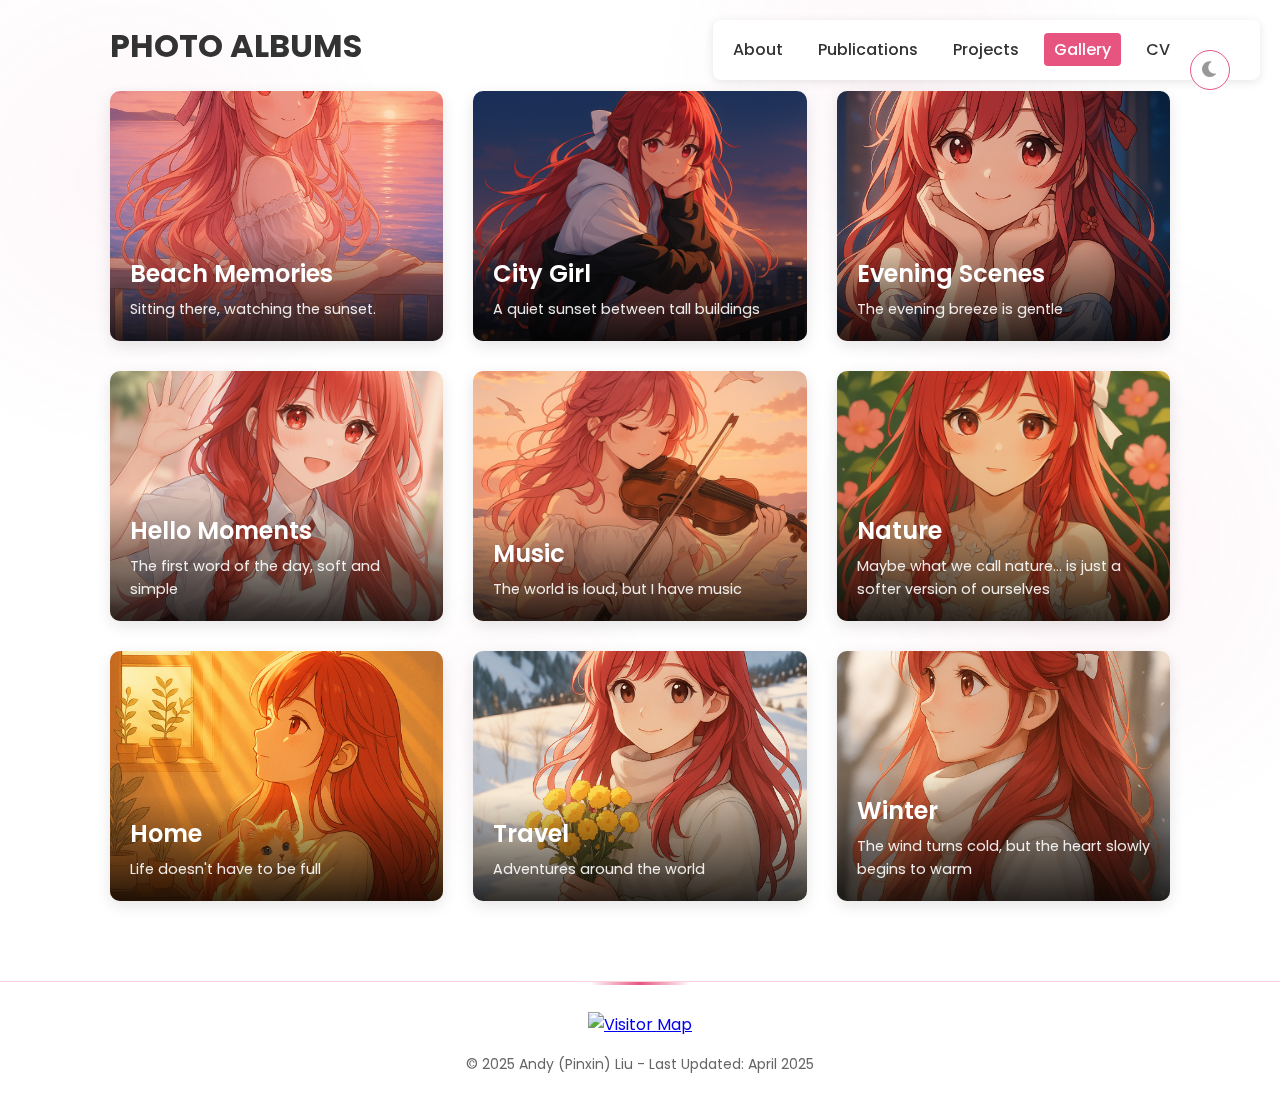
==== commit 1da96f64: "modify the gallery" ====
--- a/gallery.html
+++ b/gallery.html
@@ -14,18 +14,21 @@
     <meta http-equiv="Content-Type" content="text/html; charset=UTF-8">
     <meta name="viewport" content="width=device-width, initial-scale=1.0">
     <link rel="shortcut icon" HREF="index/favicon.ico">
-    <title>Pinxin Liu - Gallery</title>
+    <title>Photo Gallery - Pinxin Liu</title>
     <link href="https://fonts.googleapis.com/css2?family=Montserrat:wght@300;400;500;600;700&family=Open+Sans:wght@300;400;600&family=Dawning+of+a+New+Day&family=Poppins:wght@300;400;500;600;700&display=swap" rel="stylesheet">
-    <link rel="stylesheet" href="https://cdnjs.cloudflare.com/ajax/libs/font-awesome/6.4.0/css/all.min.css">
+    <link rel="stylesheet" href="https://cdnjs.cloudflare.com/ajax/libs/font-awesome/6.0.0/css/all.min.css">
     
     <link rel="preload" href="main.css" as="style" onload="this.onload=null;this.rel='stylesheet'">
     <noscript><link rel="stylesheet" href="main.css"></noscript>
 </head>
 
 <body>
-    <!-- Loading Animation -->
+    <!-- Loader -->
     <div class="loader">
-        <div class="loader-circle"></div>
+        <div class="loader-content">
+            <div class="spinner"></div>
+            <p>Loading...</p>
+        </div>
     </div>
     
     <!-- Navigation Menu -->
@@ -53,68 +56,129 @@
     <div id="main">
         <!-- Gallery Section -->
         <section id="gallery" class="section active">
-            <span class="category">GALLERY</span>
-            <hr class="line">
-            <div class="gallery-grid">
-                <div class="gallery-item">
-                    <img src="./research/contextural-gesture-teaser.png" alt="Contextual Gesture">
-                    <div class="gallery-caption">
-                        <h3>Contextual Gesture</h3>
-                        <p>Co-Speech Gesture Video Generation</p>
+            <h1 class="section-title">PHOTO ALBUMS</h1>
+            <div class="albums-grid">
+                <!-- Beach Album -->
+                <div class="album-item" data-album="beach">
+                    <div class="album-cover">
+                        <img src="gallery/beach/1.png" alt="Beach Memories">
+                        <div class="album-overlay">
+                            <h3>Beach Memories</h3>
+                            <p>Sitting there, watching the sunset.</p>
+                        </div>
                     </div>
                 </div>
 
-                <div class="gallery-item">
-                    <img src="./research/gesturelsm-teaser.jpg" alt="GestureLSM">
-                    <div class="gallery-caption">
-                        <h3>GestureLSM</h3>
-                        <p>Latent Shortcut based Co-Speech Gesture Generation</p>
+                <!-- City Album -->
+                <div class="album-item" data-album="city">
+                    <div class="album-cover">
+                        <img src="gallery/city/1.png" alt="City Life">
+                        <div class="album-overlay">
+                            <h3>City Girl</h3>
+                            <p>A quiet sunset between tall buildings</p>
+                        </div>
                     </div>
                 </div>
 
-                <div class="gallery-item">
-                    <img src="./research/kinmo_teaser.png" alt="KinMo">
-                    <div class="gallery-caption">
-                        <h3>KinMo</h3>
-                        <p>Kinematic-aware Human Motion Understanding</p>
+                <!-- Evening Album -->
+                <div class="album-item" data-album="evening">
+                    <div class="album-cover">
+                        <img src="gallery/evening/1.png" alt="Evening Scenes">
+                        <div class="album-overlay">
+                            <h3>Evening Scenes</h3>
+                            <p>The evening breeze is gentle</p>
+                        </div>
                     </div>
                 </div>
 
-                <div class="gallery-item">
-                    <img src="./research/3dv-teaser.jpg" alt="GaussianStyle">
-                    <div class="gallery-caption">
-                        <h3>GaussianStyle</h3>
-                        <p>Gaussian Head Avatar via StyleGAN</p>
+                <!-- Hello Album -->
+                <div class="album-item" data-album="hello">
+                    <div class="album-cover">
+                        <img src="gallery/hello/1.png" alt="Hello Moments">
+                        <div class="album-overlay">
+                            <h3>Hello Moments</h3>
+                            <p>The first word of the day, soft and simple</p>
+                        </div>
                     </div>
                 </div>
 
-                <div class="gallery-item">
-                    <img src="./research/tri-plane_teaser.jpeg" alt="Tri^2-plane">
-                    <div class="gallery-caption">
-                        <h3>Tri^2-plane</h3>
-                        <p>Thinking Head Avatar via Feature Pyramid</p>
+                <!-- Music Album -->
+                <div class="album-item" data-album="music">
+                    <div class="album-cover">
+                        <img src="gallery/music/1.png" alt="Music">
+                        <div class="album-overlay">
+                            <h3>Music</h3>
+                            <p>The world is loud, but I have music</p>
+                        </div>
                     </div>
                 </div>
 
-                <div class="gallery-item">
-                    <img src="./research/pipeline_icassp.png" alt="AdaSR">
-                    <div class="gallery-caption">
-                        <h3>AdaSR</h3>
-                        <p>Adaptive Super Resolution For One-Shot Talking-Head Generation</p>
+                <!-- Nature Album -->
+                <div class="album-item" data-album="nature">
+                    <div class="album-cover">
+                        <img src="gallery/nature/1.png" alt="Nature">
+                        <div class="album-overlay">
+                            <h3>Nature</h3>
+                            <p>Maybe what we call nature… is just a softer version of ourselves</p>
+                        </div>
+                    </div>
+                </div>
+
+                <!-- Room Album -->
+                <div class="album-item" data-album="room">
+                    <div class="album-cover">
+                        <img src="gallery/room/1.png" alt="Room">
+                        <div class="album-overlay">
+                            <h3>Home</h3>
+                            <p>Life doesn't have to be full</p>
+                        </div>
+                    </div>
+                </div>
+
+                <!-- Travel Album -->
+                <div class="album-item" data-album="travel">
+                    <div class="album-cover">
+                        <img src="gallery/travel/1.png" alt="Travel">
+                        <div class="album-overlay">
+                            <h3>Travel</h3>
+                            <p>Adventures around the world</p>
+                        </div>
+                    </div>
+                </div>
+
+                <!-- Winter Album -->
+                <div class="album-item" data-album="winter">
+                    <div class="album-cover">
+                        <img src="gallery/winter/1.png" alt="Winter">
+                        <div class="album-overlay">
+                            <h3>Winter</h3>
+                            <p>The wind turns cold, but the heart slowly begins to warm</p>
+                        </div>
                     </div>
                 </div>
             </div>
         </section>
+    </div>
 
-        <div class="footer">
-            <a href="https://clustrmaps.com/site/1byfb" title="Visit tracker">
-                <img src="//www.clustrmaps.com/map_v2.png?d=Ag-DLUyxYprkvEFDlsL7QoXf2fUFQ41ogt-7CsEBSto&cl=ffffff" alt="Visitor Map" />
-            </a>
-            <p style="margin-top: 15px; font-size: 14px; color: var(--text-light);">© 2025 Andy (Pinxin) Liu - Last Updated: April 2025</p>
+    <!-- Album Modal -->
+    <div id="albumModal" class="modal">
+        <div class="modal-content">
+            <span class="close-modal">&times;</span>
+            <h2 id="modalTitle"></h2>
+            <div id="modalPhotos" class="modal-photos"></div>
+            <!-- Album description will be added here dynamically -->
         </div>
+    </div>
+
+    <div class="footer">
+        <a href="https://clustrmaps.com/site/1byfb" title="Visit tracker">
+            <img src="//www.clustrmaps.com/map_v2.png?d=Ag-DLUyxYprkvEFDlsL7QoXf2fUFQ41ogt-7CsEBSto&cl=ffffff" alt="Visitor Map" />
+        </a>
+        <p style="margin-top: 15px; font-size: 14px; color: var(--text-light);">© 2025 Andy (Pinxin) Liu - Last Updated: April 2025</p>
     </div>
     
     <script src="theme.js"></script>
     <script src="back-to-top.js"></script>
+    <script src="gallery.js"></script>
 </body>
 </html> --- a/main.css
+++ b/main.css
@@ -1440,3 +1440,332 @@
         margin-bottom: 10px;
     }
 }
+
+/* Photo Albums Styles */
+.albums-grid {
+    display: grid;
+    grid-template-columns: repeat(auto-fill, minmax(300px, 1fr));
+    gap: 30px;
+    padding: 20px 0;
+}
+
+.album-item {
+    position: relative;
+    border-radius: 10px;
+    overflow: hidden;
+    box-shadow: 0 5px 15px rgba(0, 0, 0, 0.1);
+    transition: transform 0.3s ease, box-shadow 0.3s ease;
+    cursor: pointer;
+}
+
+.album-item:hover {
+    transform: translateY(-5px);
+    box-shadow: 0 10px 20px rgba(0, 0, 0, 0.15);
+}
+
+.album-cover {
+    position: relative;
+    width: 100%;
+    height: 250px;
+    overflow: hidden;
+}
+
+.album-cover img {
+    width: 100%;
+    height: 100%;
+    object-fit: cover;
+    transition: transform 0.5s ease;
+}
+
+.album-item:hover .album-cover img {
+    transform: scale(1.05);
+}
+
+.album-overlay {
+    position: absolute;
+    bottom: 0;
+    left: 0;
+    right: 0;
+    background: linear-gradient(to top, rgba(0, 0, 0, 0.8), transparent);
+    color: white;
+    padding: 20px;
+    transform: translateY(0);
+    transition: transform 0.3s ease;
+}
+
+.album-overlay h3 {
+    margin: 0 0 5px 0;
+    font-size: 1.5rem;
+    font-weight: 600;
+}
+
+.album-overlay p {
+    margin: 0;
+    font-size: 0.9rem;
+    opacity: 0.9;
+}
+
+/* Gallery Modal Styles */
+.modal {
+    display: none;
+    position: fixed;
+    z-index: 1000;
+    left: 0;
+    top: 0;
+    width: 100%;
+    height: 100%;
+    background-color: rgba(0, 0, 0, 0.8);
+    overflow-y: auto;
+    padding: 20px;
+    box-sizing: border-box;
+}
+
+.modal-content {
+    background-color: #fefefe;
+    margin: 20px auto;
+    padding: 20px;
+    border-radius: 8px;
+    max-width: 95%;
+    max-height: 95vh;
+    position: relative;
+    display: flex;
+    flex-direction: column;
+}
+
+.modal-title {
+    margin-top: 0;
+    margin-bottom: 15px;
+    color: #333;
+    font-size: 1.8rem;
+    text-align: center;
+}
+
+.modal-photos {
+    display: grid;
+    grid-template-columns: repeat(4, 1fr);
+    gap: 15px;
+    margin-bottom: 20px;
+    max-height: 70vh;
+    overflow-y: auto;
+}
+
+.photo-container {
+    position: relative;
+    overflow: hidden;
+    border-radius: 8px;
+    box-shadow: 0 4px 8px rgba(0, 0, 0, 0.1);
+    height: 300px;
+    display: flex;
+    align-items: center;
+    justify-content: center;
+    width: 100%;
+}
+
+.photo-container img {
+    width: 100%;
+    height: 100%;
+    object-fit: cover;
+    transition: transform 0.3s ease;
+}
+
+.photo-container:hover img {
+    transform: scale(1.05);
+}
+
+.photo-caption {
+    position: absolute;
+    bottom: 0;
+    left: 0;
+    right: 0;
+    background-color: rgba(0, 0, 0, 0.7);
+    color: white;
+    padding: 8px;
+    font-size: 0.9rem;
+    text-align: center;
+    opacity: 0;
+    transition: opacity 0.3s ease;
+}
+
+.photo-container:hover .photo-caption {
+    opacity: 1;
+}
+
+.close-modal {
+    position: absolute;
+    top: 10px;
+    right: 15px;
+    color: #aaa;
+    font-size: 28px;
+    font-weight: bold;
+    cursor: pointer;
+    z-index: 1001;
+}
+
+.close-modal:hover {
+    color: #333;
+}
+
+/* Album Description Styles */
+.album-description {
+    margin-top: 15px;
+    padding: 15px;
+    background-color: #f9f9f9;
+    border-radius: 8px;
+    max-height: 250px;
+    overflow: hidden;
+    display: flex;
+    flex-direction: column;
+}
+
+.album-description h3 {
+    margin-top: 0;
+    margin-bottom: 10px;
+    color: #333;
+    font-size: 1.4rem;
+    text-align: center;
+    position: sticky;
+    top: 0;
+    background-color: #f9f9f9;
+    padding: 5px 0;
+    z-index: 1;
+}
+
+.description-container {
+    flex: 1;
+    overflow-y: auto;
+    padding-right: 10px;
+    max-height: 180px;
+    margin-bottom: 10px;
+}
+
+.description-text {
+    margin: 0;
+    line-height: 1.6;
+    color: #555;
+    font-size: 0.95rem;
+    white-space: pre-line;
+}
+
+.translation-button {
+    background-color: #4a6fa5;
+    color: white;
+    border: none;
+    padding: 8px 15px;
+    border-radius: 4px;
+    cursor: pointer;
+    font-size: 0.9rem;
+    transition: background-color 0.3s;
+    margin: 0 auto;
+    display: block;
+    position: sticky;
+    bottom: 0;
+    width: fit-content;
+}
+
+.translation-button:hover {
+    background-color: #3a5a8c;
+}
+
+/* Pagination Controls */
+.pagination-controls {
+    display: flex;
+    justify-content: center;
+    align-items: center;
+    margin-top: 15px;
+    gap: 15px;
+}
+
+.pagination-button {
+    background-color: #4a6fa5;
+    color: white;
+    border: none;
+    padding: 8px 15px;
+    border-radius: 4px;
+    cursor: pointer;
+    font-size: 0.9rem;
+    transition: background-color 0.3s;
+}
+
+.pagination-button:hover {
+    background-color: #3a5a8c;
+}
+
+.pagination-button:disabled {
+    background-color: #ccc;
+    cursor: not-allowed;
+}
+
+.page-indicator {
+    font-size: 0.9rem;
+    color: #555;
+}
+
+/* Custom Scrollbar for Description Container */
+.description-container::-webkit-scrollbar {
+    width: 6px;
+}
+
+.description-container::-webkit-scrollbar-track {
+    background: #f1f1f1;
+    border-radius: 3px;
+}
+
+.description-container::-webkit-scrollbar-thumb {
+    background: #c1c1c1;
+    border-radius: 3px;
+}
+
+.description-container::-webkit-scrollbar-thumb:hover {
+    background: #a8a8a8;
+}
+
+/* Responsive Adjustments */
+@media (max-width: 768px) {
+    .modal-content {
+        padding: 15px;
+        margin: 10px auto;
+    }
+    
+    .modal-photos {
+        grid-template-columns: repeat(2, 1fr);
+        gap: 10px;
+    }
+    
+    .photo-container {
+        height: 250px;
+    }
+    
+    .album-description {
+        max-height: 220px;
+    }
+    
+    .description-container {
+        max-height: 150px;
+    }
+    
+    .album-description h3 {
+        font-size: 1.2rem;
+    }
+    
+    .description-text {
+        font-size: 0.9rem;
+    }
+}
+
+@media (max-width: 480px) {
+    .modal-photos {
+        grid-template-columns: 1fr;
+    }
+    
+    .photo-container {
+        height: 220px;
+    }
+    
+    .album-description {
+        max-height: 200px;
+    }
+    
+    .description-container {
+        max-height: 130px;
+    }
+}
--- a/main.css
+++ b/main.css
@@ -1440,3 +1440,332 @@
         margin-bottom: 10px;
     }
 }
+
+/* Photo Albums Styles */
+.albums-grid {
+    display: grid;
+    grid-template-columns: repeat(auto-fill, minmax(300px, 1fr));
+    gap: 30px;
+    padding: 20px 0;
+}
+
+.album-item {
+    position: relative;
+    border-radius: 10px;
+    overflow: hidden;
+    box-shadow: 0 5px 15px rgba(0, 0, 0, 0.1);
+    transition: transform 0.3s ease, box-shadow 0.3s ease;
+    cursor: pointer;
+}
+
+.album-item:hover {
+    transform: translateY(-5px);
+    box-shadow: 0 10px 20px rgba(0, 0, 0, 0.15);
+}
+
+.album-cover {
+    position: relative;
+    width: 100%;
+    height: 250px;
+    overflow: hidden;
+}
+
+.album-cover img {
+    width: 100%;
+    height: 100%;
+    object-fit: cover;
+    transition: transform 0.5s ease;
+}
+
+.album-item:hover .album-cover img {
+    transform: scale(1.05);
+}
+
+.album-overlay {
+    position: absolute;
+    bottom: 0;
+    left: 0;
+    right: 0;
+    background: linear-gradient(to top, rgba(0, 0, 0, 0.8), transparent);
+    color: white;
+    padding: 20px;
+    transform: translateY(0);
+    transition: transform 0.3s ease;
+}
+
+.album-overlay h3 {
+    margin: 0 0 5px 0;
+    font-size: 1.5rem;
+    font-weight: 600;
+}
+
+.album-overlay p {
+    margin: 0;
+    font-size: 0.9rem;
+    opacity: 0.9;
+}
+
+/* Gallery Modal Styles */
+.modal {
+    display: none;
+    position: fixed;
+    z-index: 1000;
+    left: 0;
+    top: 0;
+    width: 100%;
+    height: 100%;
+    background-color: rgba(0, 0, 0, 0.8);
+    overflow-y: auto;
+    padding: 20px;
+    box-sizing: border-box;
+}
+
+.modal-content {
+    background-color: #fefefe;
+    margin: 20px auto;
+    padding: 20px;
+    border-radius: 8px;
+    max-width: 95%;
+    max-height: 95vh;
+    position: relative;
+    display: flex;
+    flex-direction: column;
+}
+
+.modal-title {
+    margin-top: 0;
+    margin-bottom: 15px;
+    color: #333;
+    font-size: 1.8rem;
+    text-align: center;
+}
+
+.modal-photos {
+    display: grid;
+    grid-template-columns: repeat(4, 1fr);
+    gap: 15px;
+    margin-bottom: 20px;
+    max-height: 70vh;
+    overflow-y: auto;
+}
+
+.photo-container {
+    position: relative;
+    overflow: hidden;
+    border-radius: 8px;
+    box-shadow: 0 4px 8px rgba(0, 0, 0, 0.1);
+    height: 300px;
+    display: flex;
+    align-items: center;
+    justify-content: center;
+    width: 100%;
+}
+
+.photo-container img {
+    width: 100%;
+    height: 100%;
+    object-fit: cover;
+    transition: transform 0.3s ease;
+}
+
+.photo-container:hover img {
+    transform: scale(1.05);
+}
+
+.photo-caption {
+    position: absolute;
+    bottom: 0;
+    left: 0;
+    right: 0;
+    background-color: rgba(0, 0, 0, 0.7);
+    color: white;
+    padding: 8px;
+    font-size: 0.9rem;
+    text-align: center;
+    opacity: 0;
+    transition: opacity 0.3s ease;
+}
+
+.photo-container:hover .photo-caption {
+    opacity: 1;
+}
+
+.close-modal {
+    position: absolute;
+    top: 10px;
+    right: 15px;
+    color: #aaa;
+    font-size: 28px;
+    font-weight: bold;
+    cursor: pointer;
+    z-index: 1001;
+}
+
+.close-modal:hover {
+    color: #333;
+}
+
+/* Album Description Styles */
+.album-description {
+    margin-top: 15px;
+    padding: 15px;
+    background-color: #f9f9f9;
+    border-radius: 8px;
+    max-height: 250px;
+    overflow: hidden;
+    display: flex;
+    flex-direction: column;
+}
+
+.album-description h3 {
+    margin-top: 0;
+    margin-bottom: 10px;
+    color: #333;
+    font-size: 1.4rem;
+    text-align: center;
+    position: sticky;
+    top: 0;
+    background-color: #f9f9f9;
+    padding: 5px 0;
+    z-index: 1;
+}
+
+.description-container {
+    flex: 1;
+    overflow-y: auto;
+    padding-right: 10px;
+    max-height: 180px;
+    margin-bottom: 10px;
+}
+
+.description-text {
+    margin: 0;
+    line-height: 1.6;
+    color: #555;
+    font-size: 0.95rem;
+    white-space: pre-line;
+}
+
+.translation-button {
+    background-color: #4a6fa5;
+    color: white;
+    border: none;
+    padding: 8px 15px;
+    border-radius: 4px;
+    cursor: pointer;
+    font-size: 0.9rem;
+    transition: background-color 0.3s;
+    margin: 0 auto;
+    display: block;
+    position: sticky;
+    bottom: 0;
+    width: fit-content;
+}
+
+.translation-button:hover {
+    background-color: #3a5a8c;
+}
+
+/* Pagination Controls */
+.pagination-controls {
+    display: flex;
+    justify-content: center;
+    align-items: center;
+    margin-top: 15px;
+    gap: 15px;
+}
+
+.pagination-button {
+    background-color: #4a6fa5;
+    color: white;
+    border: none;
+    padding: 8px 15px;
+    border-radius: 4px;
+    cursor: pointer;
+    font-size: 0.9rem;
+    transition: background-color 0.3s;
+}
+
+.pagination-button:hover {
+    background-color: #3a5a8c;
+}
+
+.pagination-button:disabled {
+    background-color: #ccc;
+    cursor: not-allowed;
+}
+
+.page-indicator {
+    font-size: 0.9rem;
+    color: #555;
+}
+
+/* Custom Scrollbar for Description Container */
+.description-container::-webkit-scrollbar {
+    width: 6px;
+}
+
+.description-container::-webkit-scrollbar-track {
+    background: #f1f1f1;
+    border-radius: 3px;
+}
+
+.description-container::-webkit-scrollbar-thumb {
+    background: #c1c1c1;
+    border-radius: 3px;
+}
+
+.description-container::-webkit-scrollbar-thumb:hover {
+    background: #a8a8a8;
+}
+
+/* Responsive Adjustments */
+@media (max-width: 768px) {
+    .modal-content {
+        padding: 15px;
+        margin: 10px auto;
+    }
+    
+    .modal-photos {
+        grid-template-columns: repeat(2, 1fr);
+        gap: 10px;
+    }
+    
+    .photo-container {
+        height: 250px;
+    }
+    
+    .album-description {
+        max-height: 220px;
+    }
+    
+    .description-container {
+        max-height: 150px;
+    }
+    
+    .album-description h3 {
+        font-size: 1.2rem;
+    }
+    
+    .description-text {
+        font-size: 0.9rem;
+    }
+}
+
+@media (max-width: 480px) {
+    .modal-photos {
+        grid-template-columns: 1fr;
+    }
+    
+    .photo-container {
+        height: 220px;
+    }
+    
+    .album-description {
+        max-height: 200px;
+    }
+    
+    .description-container {
+        max-height: 130px;
+    }
+}
